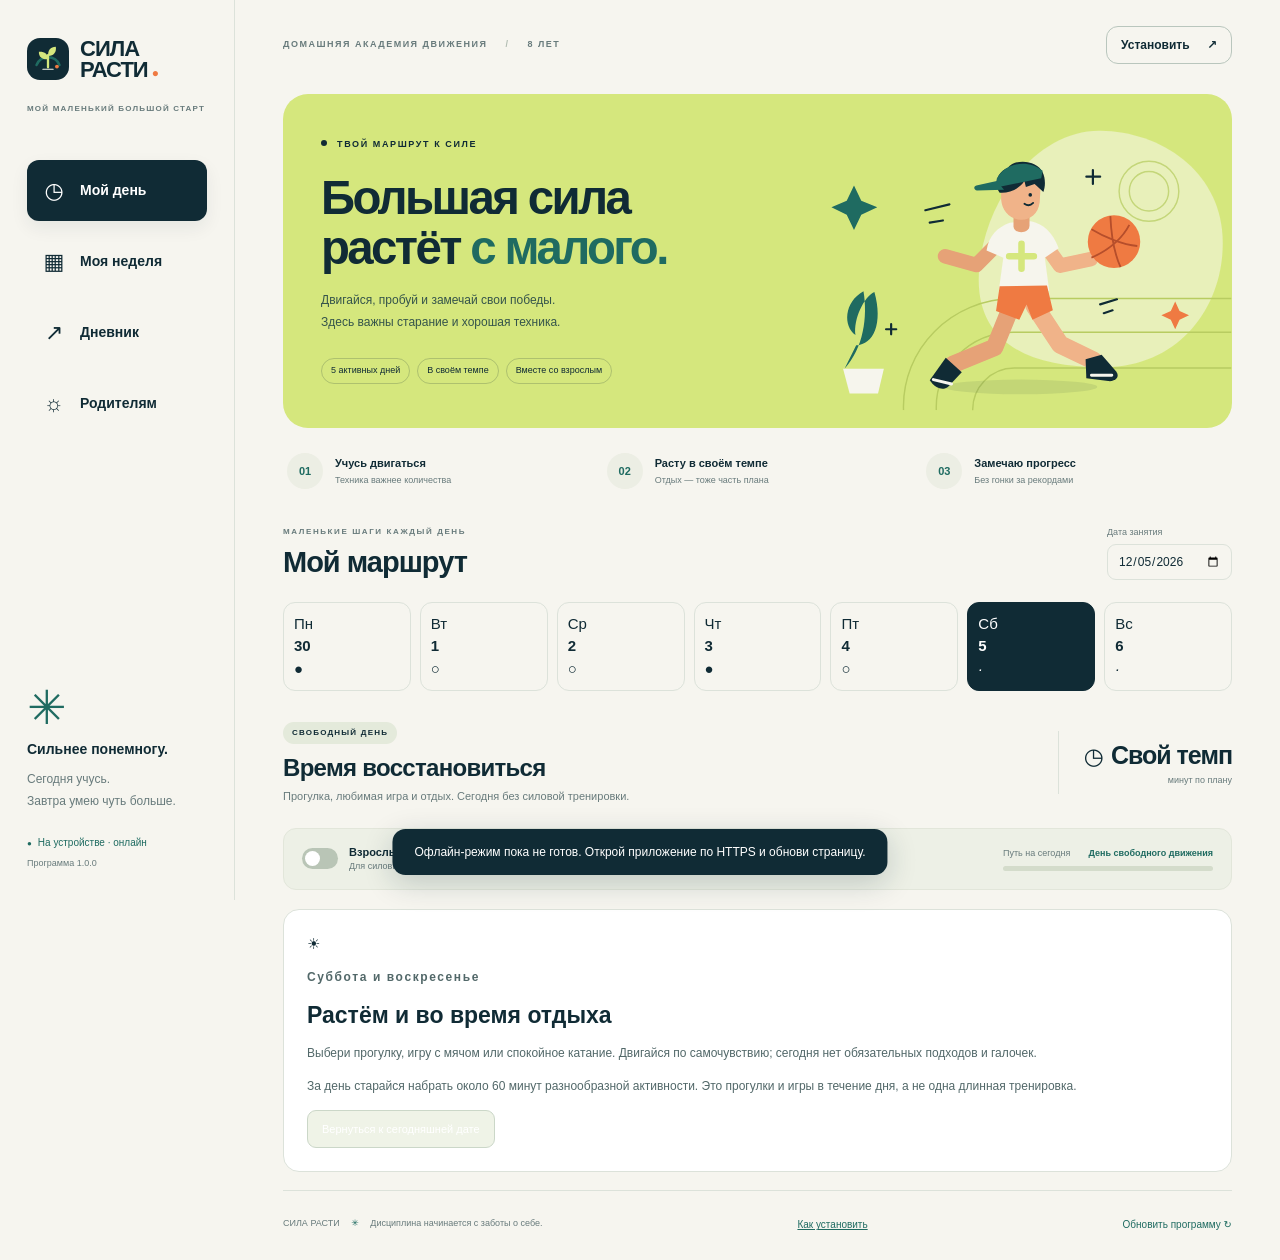
==== index.html @ 443ca01f "Publish Sila Rasti app with supervised starter plan, tracking and JSON updates" ====
<!doctype html>
<html lang="ru">
<head>
<meta charset="utf-8"><meta name="viewport" content="width=device-width, initial-scale=1, viewport-fit=cover">
<meta name="theme-color" content="#102b35"><meta name="description" content="Сила расти — домашние занятия, активные игры и дневник маленьких побед. Для ребёнка 8 лет и его родителей.">
<meta name="apple-mobile-web-app-capable" content="yes"><meta name="apple-mobile-web-app-status-bar-style" content="default">
<link rel="manifest" href="manifest.webmanifest"><link rel="icon" href="icon.svg" type="image/svg+xml"><link rel="apple-touch-icon" href="apple-touch-icon.png"><link rel="stylesheet" href="styles.css">
<title>Сила расти · Мой маршрут</title>
<script src="app.js" defer></script>
</head>
<body>
<a class="skip-link" href="#view">К упражнениям</a>
<div class="app-shell" id="app">
<aside class="sidebar">
<a class="brand" href="./" aria-label="Сила расти — главная"><img src="icon.svg" alt="" width="42" height="42"><span>СИЛА<br>РАСТИ<span class="brand-dot">●</span></span></a>
<div class="side-kicker">МОЙ МАЛЕНЬКИЙ БОЛЬШОЙ СТАРТ</div>
<nav class="main-nav" aria-label="Основные разделы">
<button class="nav-item active" data-view="today"><span aria-hidden="true">◷</span>Мой день</button>
<button class="nav-item" data-view="week"><span aria-hidden="true">▦</span>Моя неделя</button>
<button class="nav-item" data-view="journal"><span aria-hidden="true">↗</span>Дневник</button>
<button class="nav-item" data-view="parent"><span aria-hidden="true">☼</span>Родителям</button>
</nav>
<div class="side-bottom"><div class="seed-mark" aria-hidden="true">✳</div><strong>Сильнее понемногу.</strong><p>Сегодня учусь.<br>Завтра умею чуть больше.</p><span id="connection-status" class="online-status">Сохраняем на устройстве</span><small id="version-label">Программа 1.0</small></div>
</aside>
<main class="main-content">
<header class="topbar"><div class="breadcrumb">ДОМАШНЯЯ АКАДЕМИЯ ДВИЖЕНИЯ <span>/</span> 8 ЛЕТ</div><button id="install-app" class="button button-small">Установить <span aria-hidden="true">↗</span></button></header>
<section class="hero" aria-labelledby="hero-title"><div class="hero-copy"><span class="eyebrow"><span></span> ТВОЙ МАРШРУТ К СИЛЕ</span><h1 id="hero-title">Большая сила<br>растёт <em>с малого.</em></h1><p>Двигайся, пробуй и замечай свои победы.<br>Здесь важны старание и хорошая техника.</p><div class="hero-tags"><span>5 активных дней</span><span>В своём темпе</span><span>Вместе со взрослым</span></div></div><img class="hero-art" src="hero.svg" alt="Юный исследователь движется вперёд с мячом"></section>
<div class="route-summary"><div><span class="summary-symbol">01</span><p><strong>Учусь двигаться</strong><span>Техника важнее количества</span></p></div><div><span class="summary-symbol">02</span><p><strong>Расту в своём темпе</strong><span>Отдых — тоже часть плана</span></p></div><div><span class="summary-symbol">03</span><p><strong>Замечаю прогресс</strong><span>Без гонки за рекордами</span></p></div></div>
<section class="workout-section" aria-label="Расписание и дневник">
<div class="section-top"><div><span class="eyebrow muted">МАЛЕНЬКИЕ ШАГИ КАЖДЫЙ ДЕНЬ</span><h2>Мой маршрут</h2></div><label class="date-label">Дата занятия<input type="date" id="date-picker"></label></div>
<div id="day-tabs" class="day-tabs" aria-label="Выбрать день недели"></div>
<div class="session-heading"><div><span class="kind-pill" id="kind-pill">Загружаем</span><h2 id="day-title">Готовим твой маршрут…</h2><p id="day-subtitle">Занятия и результаты хранятся отдельно.</p></div><div class="time-badge"><span aria-hidden="true">◷</span><strong id="session-minutes">—</strong><small>минут по плану</small></div></div>
<div class="session-tools"><label class="adult-switch"><input type="checkbox" id="adult-toggle"><span class="toggle-track" aria-hidden="true"></span><span><strong>Взрослый рядом</strong><small>Для силовых занятий нужен присмотр</small></span></label><div class="progress-wrap"><div><span>Путь на сегодня</span><strong id="session-progress">0 / 0</strong></div><div class="progress-track"><div id="progress-fill"></div></div></div></div>
<div id="view" aria-live="polite"><div class="panel-card">Загружаем программу…</div></div>
</section>
<footer class="app-footer"><span>СИЛА РАСТИ <span aria-hidden="true">✳</span> Дисциплина начинается с заботы о себе.</span><a href="INSTALL.html" class="text-button">Как установить</a><button id="update-program" class="text-button">Обновить программу ↻</button></footer>
</main>
</div>
<div id="toast" class="toast" role="status" aria-live="polite" hidden></div>
</body></html>
---- styles.css ----
:root{--ink:#102b35;--muted:#687b7c;--paper:#f6f5ef;--lime:#d5e77d;--teal:#1f6b61;--orange:#ef7a42;--line:#dce2da;--white:#fff;--radius:20px}*{box-sizing:border-box}body{margin:0;background:var(--paper);font-family:Arial,'DejaVu Sans',sans-serif;color:var(--ink);font-size:15px;line-height:1.5}button,input{font:inherit}button,a,input{touch-action:manipulation}button{cursor:pointer;color:inherit}button:disabled{cursor:default;opacity:.55}a{color:var(--teal)}button:focus-visible,a:focus-visible,input:focus-visible,summary:focus-visible{outline:3px solid var(--orange);outline-offset:4px}button{transition:background .16s,transform .16s}button:hover:not(:disabled){filter:brightness(.97)}button:active:not(:disabled){transform:translateY(1px)}.skip-link{position:absolute;top:-80px;left:20px;background:white;padding:12px;z-index:90}.skip-link:focus{top:10px}.app-shell{display:flex;min-height:100vh}.sidebar{width:235px;flex-shrink:0;padding:38px 27px 30px;border-right:1px solid var(--line);position:fixed;inset:0 auto 0 0;display:flex;flex-direction:column;z-index:5;background:var(--paper)}.brand{display:flex;gap:11px;color:var(--ink);text-decoration:none;align-items:center}.brand>span{font-size:22px;line-height:.96;font-weight:900;letter-spacing:-1px;position:relative}.brand-dot{color:var(--orange);font-size:12px;margin-left:4px}.brand img{border-radius:13px}.side-kicker{font-size:8px;font-weight:700;letter-spacing:1.2px;line-height:1.8;margin:22px 0 43px;color:var(--muted)}.main-nav{display:grid;gap:10px}.nav-item{border:0;display:flex;align-items:center;gap:14px;padding:14px 15px;border-radius:12px;text-align:left;background:transparent;font-size:14px;font-weight:600}.nav-item>span{font-size:22px;width:24px;text-align:center;font-weight:400}.nav-item.active{background:var(--ink);color:white;box-shadow:0 7px 18px #102b3512}.side-bottom{margin-top:auto;padding-top:45px}.seed-mark{font-size:47px;color:var(--teal);line-height:1.3}.side-bottom strong{font-size:14px}.side-bottom p{color:var(--muted);font-size:12px;line-height:1.8;margin:9px 0 22px}.online-status{display:block;font-size:10px;color:var(--teal)}.online-status:before{content:'●';margin-right:6px;font-size:8px}.side-bottom small{font-size:9px;color:var(--muted);display:block;margin-top:7px}.main-content{margin-left:235px;width:calc(100% - 235px);max-width:1550px;padding:26px 48px 22px}.topbar{display:flex;justify-content:space-between;align-items:center;margin-bottom:30px}.breadcrumb{font-size:9px;letter-spacing:1.5px;font-weight:700;color:var(--muted)}.breadcrumb span{margin:0 14px;color:#b0bbb1}.button{border:0;border-radius:12px;background:var(--ink);color:white;padding:12px 18px;font-weight:600}.button-small{background:transparent;border:1px solid #b9c6bd;color:var(--ink);font-size:12px;padding:9px 14px}.button-small span{margin-left:14px}.hero{background:var(--lime);border-radius:25px;position:relative;overflow:hidden;min-height:334px;padding:36px 38px;display:flex;align-items:center}.hero-copy{position:relative;z-index:1;width:64%}.eyebrow{font-size:9px;font-weight:700;letter-spacing:1.6px;display:block}.eyebrow>span{display:inline-block;width:6px;height:6px;border-radius:50%;background:var(--ink);margin-right:6px;vertical-align:1px}h1{font-size:clamp(34px,3.7vw,58px);line-height:1.06;letter-spacing:-2.6px;margin:21px 0 17px;font-weight:800}h1 em{font-style:normal;color:var(--teal)}.hero-copy>p{font-size:12px;line-height:1.8;margin:0;color:#35544b}.hero-tags{display:flex;gap:7px;margin-top:25px;flex-wrap:wrap}.hero-tags span{font-size:9px;padding:5px 9px;border:1px solid #102b3533;border-radius:20px}.hero-art{position:absolute;width:46%;height:100%;object-fit:contain;right:0;top:4px}.route-summary{display:grid;grid-template-columns:repeat(3,1fr);gap:18px;padding:25px 4px 30px}.route-summary>div{display:flex;align-items:center;gap:12px}.summary-symbol{background:#eceee4;color:var(--teal);border-radius:50%;width:36px;height:36px;display:grid;place-items:center;font-size:11px;font-weight:700;flex-shrink:0}.route-summary p{margin:0;font-size:11px}.route-summary strong,.route-summary p>span{display:block}.route-summary p>span{font-size:9px;color:var(--muted);margin-top:3px}.section-top{display:flex;justify-content:space-between;align-items:center;margin:7px 0 22px}.muted{color:var(--muted);font-size:8px}.section-top h2{margin:7px 0 0;font-size:29px;letter-spacing:-1px;line-height:1.2}.date-label{color:var(--muted);font-size:9px;display:grid;gap:4px}.date-label input{border:1px solid var(--line);background:transparent;border-radius:9px;padding:6px 10px;color:var(--ink);font-size:12px;min-height:36px}.day-tabs{display:flex;gap:9px;margin-bottom:28px}.day-tabs button{flex:1;border:1px solid var(--line);background:transparent;border-radius:12px;min-height:69px;padding:10px;text-align:left}.day-tabs button.active,.day-tabs button[aria-selected="true"]{background:var(--ink);color:white;border-color:var(--ink)}.day-tabs strong{font-size:14px}.day-tabs small{display:block;font-size:9px;opacity:.7;margin-top:3px}.day-tabs .day-name,.day-tabs .day-date{display:block}.session-heading{display:flex;align-items:center;justify-content:space-between;gap:18px}.session-heading h2{font-size:24px;letter-spacing:-.7px;margin:9px 0 5px;line-height:1.25}.session-heading p{font-size:11px;color:var(--muted);margin:0;max-width:600px}.kind-pill{font-size:8px;font-weight:700;text-transform:uppercase;letter-spacing:1.2px;background:#e4eadb;border-radius:20px;padding:5px 9px;display:inline-block}.time-badge{border-left:1px solid var(--line);padding:6px 0 6px 25px;text-align:right;flex-shrink:0}.time-badge>span{font-size:23px;margin-right:7px}.time-badge strong{font-size:25px;letter-spacing:-1px}.time-badge small{display:block;font-size:9px;color:var(--muted)}.session-tools{margin:23px 0 19px;background:#edf0e6;border:1px solid #e2e6da;display:flex;align-items:center;justify-content:space-between;gap:22px;padding:15px 18px;border-radius:13px}.adult-switch{display:flex;align-items:center;gap:11px;cursor:pointer;position:relative}.adult-switch input{position:absolute;left:0;opacity:0;width:38px;height:25px;cursor:pointer}.toggle-track{width:36px;height:21px;border-radius:20px;background:#b9c5b6;position:relative;flex-shrink:0;pointer-events:none}.toggle-track:after{content:'';position:absolute;width:15px;height:15px;background:white;top:3px;left:3px;border-radius:50%;transition:transform .18s}.adult-switch input:checked+.toggle-track{background:var(--teal)}.adult-switch input:checked+.toggle-track:after{transform:translateX(15px)}.adult-switch input:focus-visible+.toggle-track{outline:3px solid var(--orange);outline-offset:3px}.adult-switch strong{font-size:11px;display:block}.adult-switch small{font-size:9px;color:var(--muted);display:block}.progress-wrap{width:210px;flex-shrink:0}.progress-wrap>div:first-child{display:flex;justify-content:space-between;font-size:9px;margin-bottom:6px;color:var(--muted)}.progress-wrap strong{color:var(--teal)}.progress-track{height:5px;border-radius:9px;background:#d4dccb;overflow:hidden}#progress-fill{height:100%;background:var(--teal);width:0;transition:width .25s}.session-banner{background:#fff0df;border:1px solid #f3d8b8;border-radius:12px;padding:14px 17px;font-size:11px;color:#755632;margin-bottom:16px;line-height:1.7}.session-banner strong{color:#704516}.session-banner p{margin:4px 0}.exercise-card{border:1px solid var(--line);background:#fff;border-radius:16px;margin-bottom:13px;padding:21px 23px}.exercise-top{display:flex;align-items:center;gap:13px}.exercise-number{font-size:11px;color:var(--muted);min-width:22px}.exercise-icon{font-size:24px;width:42px;height:42px;background:#f0f3e7;display:grid;place-items:center;border-radius:12px;flex-shrink:0}.exercise-heading{flex:1}.exercise-heading h3{font-size:16px;line-height:1.3;margin:0 0 4px;font-weight:700;letter-spacing:-.2px}.exercise-area{font-size:10px;color:var(--muted)}.exercise-plan{font-size:10px;color:var(--teal);background:#edf2e7;padding:6px 10px;border-radius:8px}.set-table{margin:18px 0 0}.set-head,.set-row{display:grid;grid-template-columns:55px 1.2fr 1fr 1fr 50px;gap:14px;align-items:center}.set-head{color:var(--muted);font-size:9px;padding:0 0 8px}.set-row{font-size:12px;border-top:1px solid #edf0e9;padding:10px 0}.set-row>span:first-child{color:var(--muted);font-size:10px}.actual-input{border:1px solid #d9e1d5;border-radius:8px;width:100%;min-height:37px;background:#f8faf5;text-align:center;padding:7px;appearance:textfield}.actual-input::-webkit-inner-spin-button{appearance:none}.actual-input:disabled{background:#f3f4ee;opacity:.7}.set-check{appearance:none;width:27px;height:27px;border:1.5px solid #c1cfc1;border-radius:8px;margin:0;display:grid;place-items:center;cursor:pointer}.set-check:checked{background:var(--teal);border-color:var(--teal)}.set-check:checked:after{content:'✓';color:white;font-size:18px;font-weight:700}.comparison{font-size:10px;color:var(--muted);margin:3px 0 7px}.comparison.good{color:var(--teal)}.exercise-help{font-size:11px;color:var(--muted);border-top:1px solid #edf0e9;padding-top:10px;margin-top:3px}.exercise-help summary{cursor:pointer;font-size:10px;color:var(--teal);width:fit-content}.exercise-help ul{padding-left:17px;line-height:1.8;max-width:750px}.timer-button{border:1px solid #d2ded0;background:transparent;border-radius:8px;font-size:10px;padding:6px 10px;margin-top:8px}.panel-card{padding:23px;background:white;border:1px solid var(--line);border-radius:16px;margin-bottom:16px;overflow-wrap:anywhere}.panel-card h2,.panel-card h3{margin:0 0 12px;line-height:1.3}.panel-card h2{font-size:23px}.panel-card h3{font-size:16px}.panel-card p,.panel-card ul,.panel-card ol{font-size:12px;line-height:1.8;color:#526869}.panel-card li{margin:5px 0}.panel-card a{word-break:break-word}.week-grid{display:grid;grid-template-columns:repeat(2,minmax(0,1fr));gap:14px}.week-card{border:1px solid var(--line);border-radius:16px;background:white;padding:20px;text-align:left}.week-card h3{font-size:17px;margin:8px 0}.week-card p{font-size:11px;color:var(--muted)}.week-card small{font-size:10px;color:var(--teal)}.journal-row{border-top:1px solid var(--line);padding:13px 0;display:flex;justify-content:space-between;align-items:center;gap:16px;font-size:12px}.journal-row small{display:block;color:var(--muted);margin-top:4px}.parent-grid{display:grid;grid-template-columns:repeat(2,minmax(0,1fr));gap:14px}.parent-actions{display:flex;gap:10px;flex-wrap:wrap}.parent-actions button,.panel-card button,.week-card button{border:1px solid #cbd7c8;border-radius:9px;background:#eff3e7;padding:10px 14px;font-size:11px}.parent-actions label{font-size:11px}.panel-card input[type=file]{font-size:11px;max-width:100%;display:block;margin-top:10px}.file-label{display:block;font-size:12px;margin-top:14px}.recovery-art{font-size:55px;color:var(--teal)}.app-footer{display:flex;justify-content:space-between;gap:20px;padding:26px 0 6px;margin-top:18px;border-top:1px solid var(--line);font-size:9px;color:var(--muted)}.app-footer>span>span{margin:0 9px;color:var(--teal)}.text-button{background:none;border:0;padding:0;font-size:10px;color:var(--teal);white-space:nowrap}.toast{position:fixed;bottom:25px;left:50%;transform:translateX(-50%);background:var(--ink);color:white;max-width:min(600px,90vw);padding:14px 22px;border-radius:13px;font-size:12px;box-shadow:0 8px 30px #102b3533;z-index:100}.toast[hidden]{display:none}.error{color:#a84420}.empty-state{text-align:center;padding:30px}.pill{font-size:10px;border-radius:20px;background:#edf2e5;padding:5px 9px;display:inline-block}input[type=checkbox]{accent-color:var(--teal)}
@media(min-width:1500px){.main-content{padding-left:65px;padding-right:65px}.hero{min-height:380px}}@media(max-width:1100px){.sidebar{width:190px;padding:30px 20px}.main-content{margin-left:190px;width:calc(100% - 190px);padding:24px 28px}.hero{padding:30px;min-height:310px}h1{font-size:42px}.hero-copy{width:72%}.hero-art{width:43%;right:-20px}.hero-tags{max-width:300px}.route-summary{gap:12px}.route-summary>div{gap:8px}.route-summary p>span{font-size:8px}.set-head,.set-row{gap:10px;grid-template-columns:40px 1.1fr 1fr 1fr 35px}}@media(max-width:760px){.sidebar{position:fixed;bottom:0;top:auto;width:100%;padding:0 10px calc(6px + env(safe-area-inset-bottom));border-right:0;border-top:1px solid var(--line);background:#f6f5eff5;backdrop-filter:blur(10px)}.brand,.side-kicker,.side-bottom{display:none}.main-nav{display:flex;gap:4px;justify-content:space-around}.nav-item{display:flex;flex-direction:column;gap:1px;font-size:9px;padding:9px 4px 5px;border-radius:10px;flex:1;min-height:58px}.nav-item>span{font-size:22px}.nav-item.active{background:transparent;color:var(--teal);box-shadow:none}.nav-item.active>span{background:var(--lime);border-radius:9px;width:42px;line-height:26px}.main-content{margin-left:0;width:100%;padding:19px 18px 90px}.topbar{margin-bottom:19px}.breadcrumb{font-size:7px;letter-spacing:1px}.breadcrumb span{margin:0 7px}.button-small{font-size:10px;padding:7px 9px}.button-small span{margin-left:7px}.hero{border-radius:20px;padding:26px 23px;min-height:313px;align-items:flex-start}.eyebrow{font-size:7px;letter-spacing:1.1px}.hero-copy{width:100%}h1{font-size:39px;letter-spacing:-1.8px;margin:19px 0 15px}.hero-copy>p{font-size:10px;max-width:225px;line-height:1.7}.hero-tags{margin-top:23px;gap:5px;max-width:240px}.hero-tags span{font-size:7px;padding:4px 7px}.hero-art{width:41%;height:64%;top:auto;bottom:-5px;right:-14px;opacity:.95}.route-summary{gap:9px;padding:21px 1px 26px}.route-summary>div{display:block}.summary-symbol{width:27px;height:27px;font-size:9px;margin-bottom:8px}.route-summary p{font-size:9px}.route-summary p>span{font-size:8px;line-height:1.5}.section-top{margin-bottom:18px}.section-top h2{font-size:25px}.section-top .eyebrow{font-size:6px;letter-spacing:.8px}.date-label{font-size:8px}.date-label input{font-size:10px;padding:6px 5px;max-width:125px}.day-tabs{gap:5px;margin-bottom:22px}.day-tabs button{padding:8px;min-height:61px;border-radius:10px}.day-tabs strong{font-size:12px}.day-tabs small{font-size:8px}.session-heading h2{font-size:20px}.session-heading p{font-size:10px}.time-badge{padding-left:13px}.time-badge strong{font-size:23px}.time-badge small{font-size:8px}.time-badge>span{font-size:19px;margin-right:4px}.session-tools{display:block;padding:13px 14px}.progress-wrap{width:100%;margin-top:15px}.exercise-card{padding:17px 14px;border-radius:14px}.exercise-top{gap:9px}.exercise-number{font-size:10px;min-width:16px}.exercise-heading h3{font-size:14px}.exercise-icon{width:32px;height:32px;font-size:20px;border-radius:9px}.exercise-area{font-size:9px}.exercise-plan{font-size:8px;padding:5px 7px;max-width:100px}.set-head,.set-row{grid-template-columns:25px 1fr .9fr .8fr 28px;gap:8px}.set-head{font-size:8px}.set-row{font-size:10px}.set-row>span:first-child{font-size:9px}.actual-input{min-height:38px;padding:6px;font-size:12px}.set-check{width:25px;height:25px}.comparison{font-size:9px}.session-banner{font-size:10px;padding:12px 14px}.parent-grid,.week-grid{grid-template-columns:1fr}.panel-card{padding:18px}.app-footer{display:block;line-height:1.9}.text-button{display:block;margin-top:8px}.toast{bottom:90px;width:calc(100% - 36px);text-align:center}.journal-row{font-size:10px}}
@media(prefers-reduced-motion:reduce){*,*:before,*:after{transition:none!important;scroll-behavior:auto!important}}@media print{.sidebar,.topbar,.hero,.route-summary,.session-tools,.app-footer,.day-tabs{display:none}.main-content{margin:0;width:100%;padding:0}.exercise-card{break-inside:avoid}.toast{display:none}}
.sr-only{position:absolute!important;width:1px!important;height:1px!important;padding:0!important;overflow:hidden!important;clip:rect(0,0,0,0)!important;white-space:nowrap!important;border:0!important}.set-row .comparison{grid-column:2/-1;margin-top:-2px}.plan-value small{display:block;font-size:9px;color:var(--muted);margin-top:3px}.check-wrap>span{display:none}.check-wrap{display:grid;place-items:center}.view-title{display:flex;align-items:baseline;justify-content:space-between;gap:14px;margin:23px 0 15px}.view-title h2{font-size:19px;margin:0}.view-title p{font-size:10px;color:var(--muted);margin:0}.exercise-bottom{display:flex;align-items:center;justify-content:space-between;gap:12px}.exercise-bottom .exercise-help{flex:1}.exercise-bottom .timer-button{margin-top:10px;white-space:nowrap}.journal-stats{display:flex;gap:12px;margin-bottom:18px}.journal-stats>div{flex:1;background:#edf2e5;border-radius:12px;padding:15px}.journal-stats strong{font-size:22px;display:block}.journal-stats span{font-size:10px;color:var(--muted)}.rest-timer{position:sticky;bottom:15px;background:var(--ink);border-radius:13px;padding:14px 18px;color:white;display:flex;gap:15px;align-items:center;justify-content:space-between;z-index:7}.rest-timer button{border:1px solid #ffffff55;color:white;background:transparent;border-radius:8px;padding:5px 12px}.primary-button,.secondary-button{padding:10px 15px;border-radius:10px;font-size:12px;border:1px solid #cbd7c8}.primary-button{background:var(--ink);color:white}.secondary-button{background:#eff3e7;color:var(--ink)}.day-tabs .day-number{display:block;font-size:18px;margin-top:4px}.day-tabs .day-dot{font-size:7px;margin-left:5px}.day-tabs .day-label{font-size:10px}.set-row.completed{background:#f6faf0}.finish-card{background:#e9efdd;border-radius:14px;padding:18px 21px;margin-top:20px}.finish-card h3{font-size:14px;margin:0 0 5px}.finish-card p{color:var(--muted);font-size:11px;margin:0}.week-card .kind-pill{margin-bottom:9px}.journal-detail{margin-top:12px}.journal-detail summary{font-size:11px;cursor:pointer}.journal-detail table{width:100%;border-collapse:collapse;font-size:10px;margin-top:10px}.journal-detail td,.journal-detail th{padding:8px;text-align:left;border-bottom:1px solid var(--line)}.storage-warning{background:#fff0df;padding:12px;border-radius:10px;font-size:11px}.data-caption{font-size:10px;color:var(--muted)}.day-tabs button[aria-selected=true]{background:var(--ink);color:white}
@media(max-width:760px){.day-tabs{gap:4px}.day-tabs button{padding:8px 6px;text-align:center}.day-tabs .day-number{font-size:16px}.day-tabs .day-dot{display:none}.view-title{display:block}.view-title p{margin-top:5px}.exercise-bottom{align-items:flex-start}.exercise-bottom .timer-button{font-size:8px;padding:6px}.rest-timer{bottom:78px;font-size:11px}.journal-stats{gap:8px}.journal-stats>div{padding:12px}.journal-stats strong{font-size:19px}}
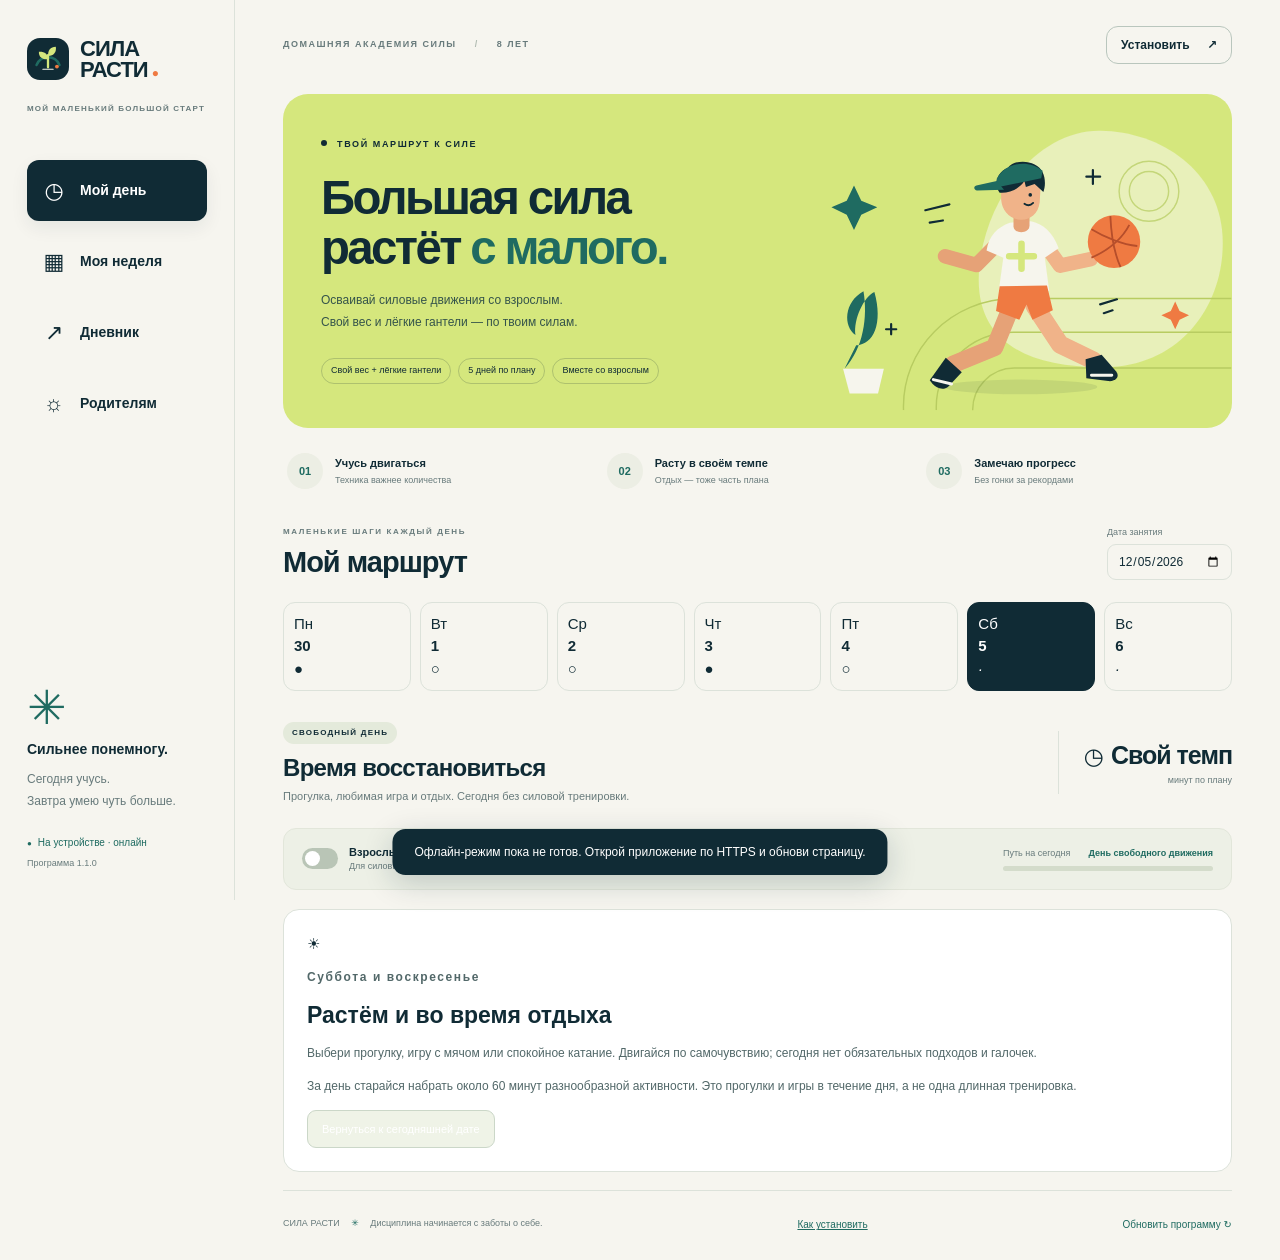
==== commit 46767630: "Add child strength exercises with adult-selected 0.5–1 kg loads and preserve recorded plans" ====
--- a/index.html
+++ b/index.html
@@ -2,7 +2,7 @@
 <html lang="ru">
 <head>
 <meta charset="utf-8"><meta name="viewport" content="width=device-width, initial-scale=1, viewport-fit=cover">
-<meta name="theme-color" content="#102b35"><meta name="description" content="Сила расти — домашние занятия, активные игры и дневник маленьких побед. Для ребёнка 8 лет и его родителей.">
+<meta name="theme-color" content="#102b35"><meta name="description" content="Сила расти — детская силовая подготовка, свой вес, лёгкие гантели и дневник занятий. Для ребёнка 8 лет и его родителей.">
 <meta name="apple-mobile-web-app-capable" content="yes"><meta name="apple-mobile-web-app-status-bar-style" content="default">
 <link rel="manifest" href="manifest.webmanifest"><link rel="icon" href="icon.svg" type="image/svg+xml"><link rel="apple-touch-icon" href="apple-touch-icon.png"><link rel="stylesheet" href="styles.css">
 <title>Сила расти · Мой маршрут</title>
@@ -23,8 +23,8 @@
 <div class="side-bottom"><div class="seed-mark" aria-hidden="true">✳</div><strong>Сильнее понемногу.</strong><p>Сегодня учусь.<br>Завтра умею чуть больше.</p><span id="connection-status" class="online-status">Сохраняем на устройстве</span><small id="version-label">Программа 1.0</small></div>
 </aside>
 <main class="main-content">
-<header class="topbar"><div class="breadcrumb">ДОМАШНЯЯ АКАДЕМИЯ ДВИЖЕНИЯ <span>/</span> 8 ЛЕТ</div><button id="install-app" class="button button-small">Установить <span aria-hidden="true">↗</span></button></header>
-<section class="hero" aria-labelledby="hero-title"><div class="hero-copy"><span class="eyebrow"><span></span> ТВОЙ МАРШРУТ К СИЛЕ</span><h1 id="hero-title">Большая сила<br>растёт <em>с малого.</em></h1><p>Двигайся, пробуй и замечай свои победы.<br>Здесь важны старание и хорошая техника.</p><div class="hero-tags"><span>5 активных дней</span><span>В своём темпе</span><span>Вместе со взрослым</span></div></div><img class="hero-art" src="hero.svg" alt="Юный исследователь движется вперёд с мячом"></section>
+<header class="topbar"><div class="breadcrumb">ДОМАШНЯЯ АКАДЕМИЯ СИЛЫ <span>/</span> 8 ЛЕТ</div><button id="install-app" class="button button-small">Установить <span aria-hidden="true">↗</span></button></header>
+<section class="hero" aria-labelledby="hero-title"><div class="hero-copy"><span class="eyebrow"><span></span> ТВОЙ МАРШРУТ К СИЛЕ</span><h1 id="hero-title">Большая сила<br>растёт <em>с малого.</em></h1><p>Осваивай силовые движения со взрослым.<br>Свой вес и лёгкие гантели — по твоим силам.</p><div class="hero-tags"><span>Свой вес + лёгкие гантели</span><span>5 дней по плану</span><span>Вместе со взрослым</span></div></div><img class="hero-art" src="hero.svg" alt="Юный исследователь движется вперёд с мячом"></section>
 <div class="route-summary"><div><span class="summary-symbol">01</span><p><strong>Учусь двигаться</strong><span>Техника важнее количества</span></p></div><div><span class="summary-symbol">02</span><p><strong>Расту в своём темпе</strong><span>Отдых — тоже часть плана</span></p></div><div><span class="summary-symbol">03</span><p><strong>Замечаю прогресс</strong><span>Без гонки за рекордами</span></p></div></div>
 <section class="workout-section" aria-label="Расписание и дневник">
 <div class="section-top"><div><span class="eyebrow muted">МАЛЕНЬКИЕ ШАГИ КАЖДЫЙ ДЕНЬ</span><h2>Мой маршрут</h2></div><label class="date-label">Дата занятия<input type="date" id="date-picker"></label></div>
--- a/styles.css
+++ b/styles.css
@@ -3,3 +3,7 @@
 @media(prefers-reduced-motion:reduce){*,*:before,*:after{transition:none!important;scroll-behavior:auto!important}}@media print{.sidebar,.topbar,.hero,.route-summary,.session-tools,.app-footer,.day-tabs{display:none}.main-content{margin:0;width:100%;padding:0}.exercise-card{break-inside:avoid}.toast{display:none}}
 .sr-only{position:absolute!important;width:1px!important;height:1px!important;padding:0!important;overflow:hidden!important;clip:rect(0,0,0,0)!important;white-space:nowrap!important;border:0!important}.set-row .comparison{grid-column:2/-1;margin-top:-2px}.plan-value small{display:block;font-size:9px;color:var(--muted);margin-top:3px}.check-wrap>span{display:none}.check-wrap{display:grid;place-items:center}.view-title{display:flex;align-items:baseline;justify-content:space-between;gap:14px;margin:23px 0 15px}.view-title h2{font-size:19px;margin:0}.view-title p{font-size:10px;color:var(--muted);margin:0}.exercise-bottom{display:flex;align-items:center;justify-content:space-between;gap:12px}.exercise-bottom .exercise-help{flex:1}.exercise-bottom .timer-button{margin-top:10px;white-space:nowrap}.journal-stats{display:flex;gap:12px;margin-bottom:18px}.journal-stats>div{flex:1;background:#edf2e5;border-radius:12px;padding:15px}.journal-stats strong{font-size:22px;display:block}.journal-stats span{font-size:10px;color:var(--muted)}.rest-timer{position:sticky;bottom:15px;background:var(--ink);border-radius:13px;padding:14px 18px;color:white;display:flex;gap:15px;align-items:center;justify-content:space-between;z-index:7}.rest-timer button{border:1px solid #ffffff55;color:white;background:transparent;border-radius:8px;padding:5px 12px}.primary-button,.secondary-button{padding:10px 15px;border-radius:10px;font-size:12px;border:1px solid #cbd7c8}.primary-button{background:var(--ink);color:white}.secondary-button{background:#eff3e7;color:var(--ink)}.day-tabs .day-number{display:block;font-size:18px;margin-top:4px}.day-tabs .day-dot{font-size:7px;margin-left:5px}.day-tabs .day-label{font-size:10px}.set-row.completed{background:#f6faf0}.finish-card{background:#e9efdd;border-radius:14px;padding:18px 21px;margin-top:20px}.finish-card h3{font-size:14px;margin:0 0 5px}.finish-card p{color:var(--muted);font-size:11px;margin:0}.week-card .kind-pill{margin-bottom:9px}.journal-detail{margin-top:12px}.journal-detail summary{font-size:11px;cursor:pointer}.journal-detail table{width:100%;border-collapse:collapse;font-size:10px;margin-top:10px}.journal-detail td,.journal-detail th{padding:8px;text-align:left;border-bottom:1px solid var(--line)}.storage-warning{background:#fff0df;padding:12px;border-radius:10px;font-size:11px}.data-caption{font-size:10px;color:var(--muted)}.day-tabs button[aria-selected=true]{background:var(--ink);color:white}
 @media(max-width:760px){.day-tabs{gap:4px}.day-tabs button{padding:8px 6px;text-align:center}.day-tabs .day-number{font-size:16px}.day-tabs .day-dot{display:none}.view-title{display:block}.view-title p{margin-top:5px}.exercise-bottom{align-items:flex-start}.exercise-bottom .timer-button{font-size:8px;padding:6px}.rest-timer{bottom:78px;font-size:11px}.journal-stats{gap:8px}.journal-stats>div{padding:12px}.journal-stats strong{font-size:19px}}
+.load-select{display:block;max-width:100%;width:135px;border:1.5px solid #70967b;border-radius:8px;padding:7px 5px;background:#f3f8e9;color:var(--ink);font-size:12px;min-height:38px;margin:6px 0}.load-select:disabled{border-color:var(--line);color:var(--muted);background:#f1f3ed}.load-choice-note{font-size:10px;line-height:1.65;color:#526b60;background:#f1f5e8;padding:11px 13px;border-radius:10px;margin:14px 0 0}.load-prompt{font-size:9px;line-height:1.5;color:#826026;display:block}.plan-load-label{font-size:9px;color:var(--teal);display:block;margin:4px 0}.selected-load{display:block;font-size:11px;font-weight:bold;color:var(--teal);margin-top:4px}.load-pending{background:#fff9ef}.load-options-pill{font-size:9px;display:block;color:var(--teal);margin-top:5px}.session-footer{background:#e9efdd;border-radius:14px;padding:18px 21px;margin-top:20px}.session-footer b{font-size:14px}.session-footer p{color:var(--muted);font-size:11px;margin:5px 0 0}.view-title>span{font-size:10px;color:var(--muted)}
+@media(max-width:760px){.load-select{font-size:13px;max-width:120px;width:100%;padding:6px 2px}.load-choice-note{font-size:10px}.plan-load-label{font-size:8px}.load-prompt{font-size:8px}.exercise-plan{max-width:105px;min-width:60px}.selected-load{font-size:10px}.exercise-heading h3{font-size:13px}.view-title>span{display:block;margin-top:4px}}
+.plan-load-control{display:block;min-width:0;max-width:150px}.plan-load-control>span{display:block;font-size:9px;color:var(--teal);line-height:1.4;margin-top:4px}.plan-load-select{display:block;width:100%;min-height:40px;margin-top:5px;padding:7px 4px;border:1.5px solid #70967b;border-radius:8px;background:#f3f8e9;color:var(--ink);font-size:12px}.plan-load-select:disabled{border-color:var(--line);color:var(--muted);background:#f1f3ed}.saved-plan-note{display:block;font-size:8px!important;color:var(--muted);line-height:1.5}.load-choice-note p{margin:4px 0}.load-choice-note small{display:block;color:#647466;font-size:9px}.load-choice-note b{font-size:11px}.plan-value{min-width:0}
+@media(max-width:760px){.plan-load-select{padding:6px 1px;font-size:12px}.plan-load-control>span{font-size:8px}.load-choice-note b{font-size:10px}.saved-plan-note{font-size:7px!important}}
